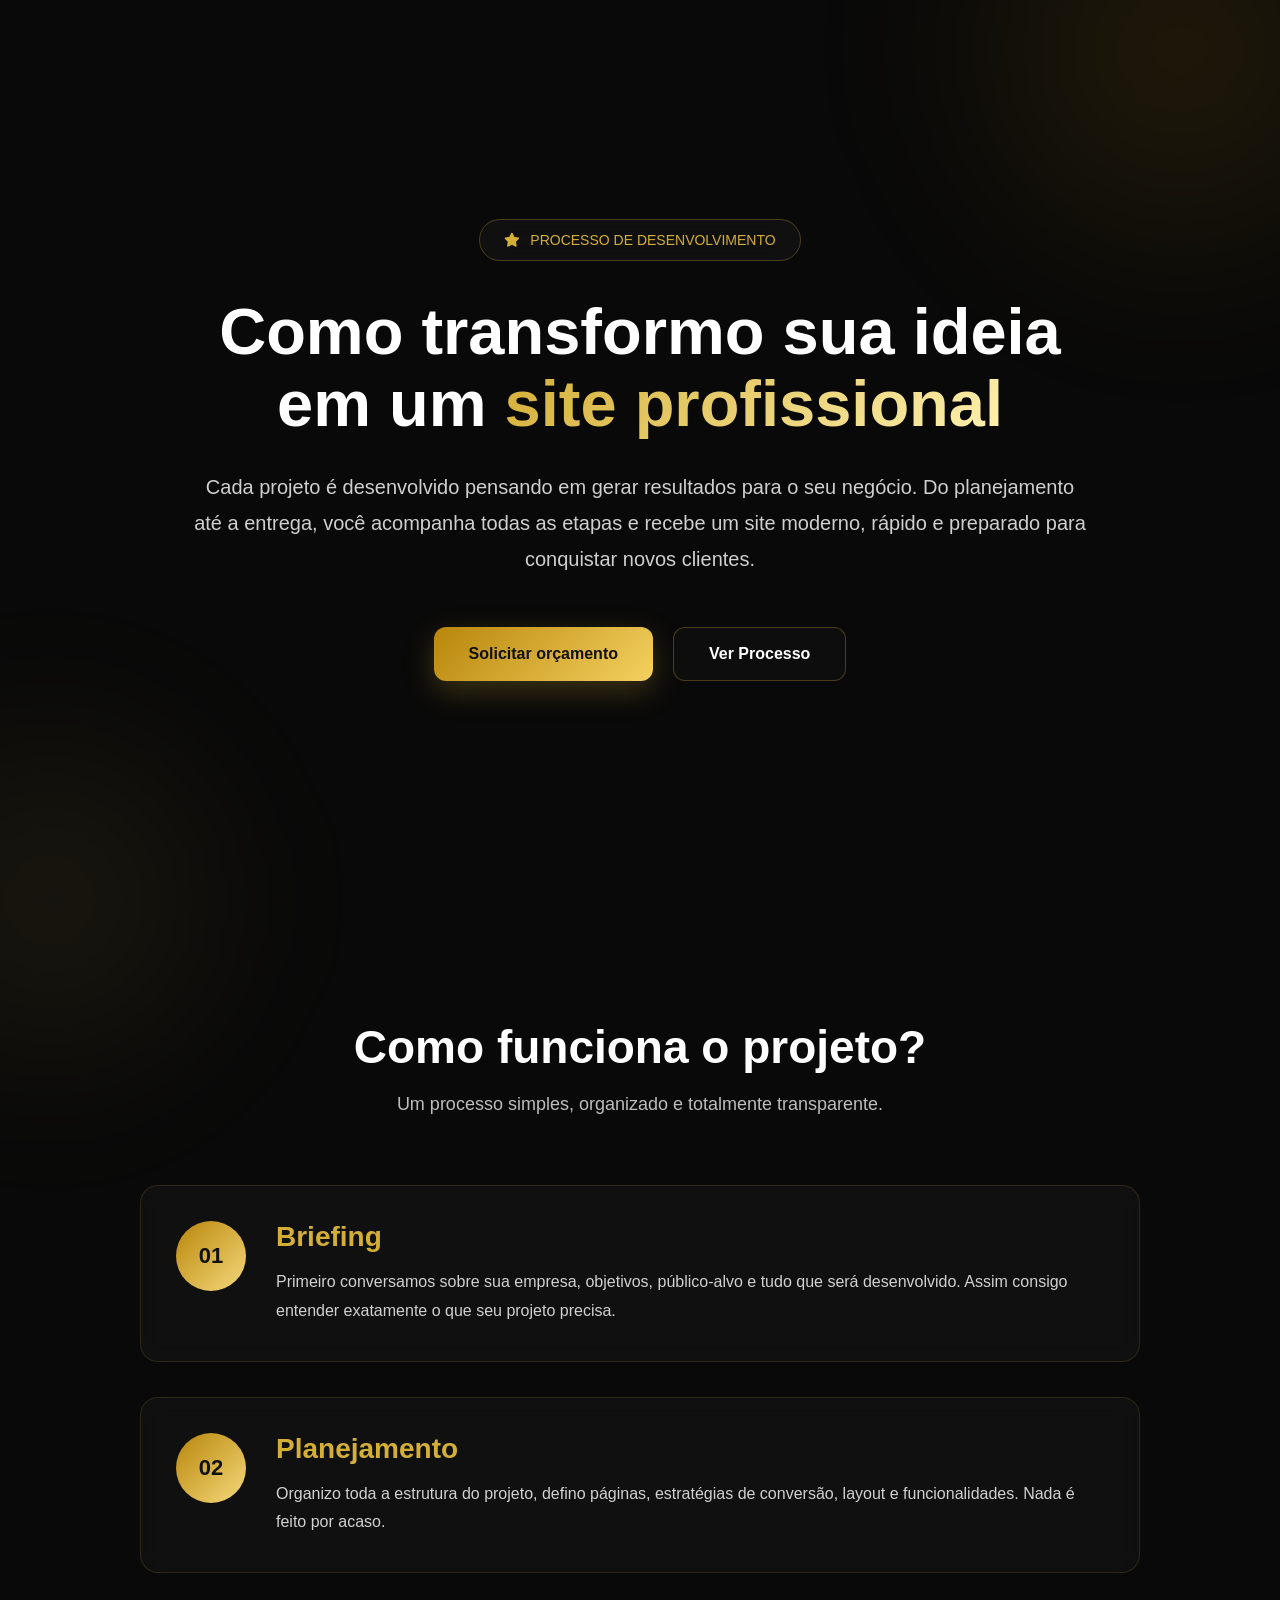
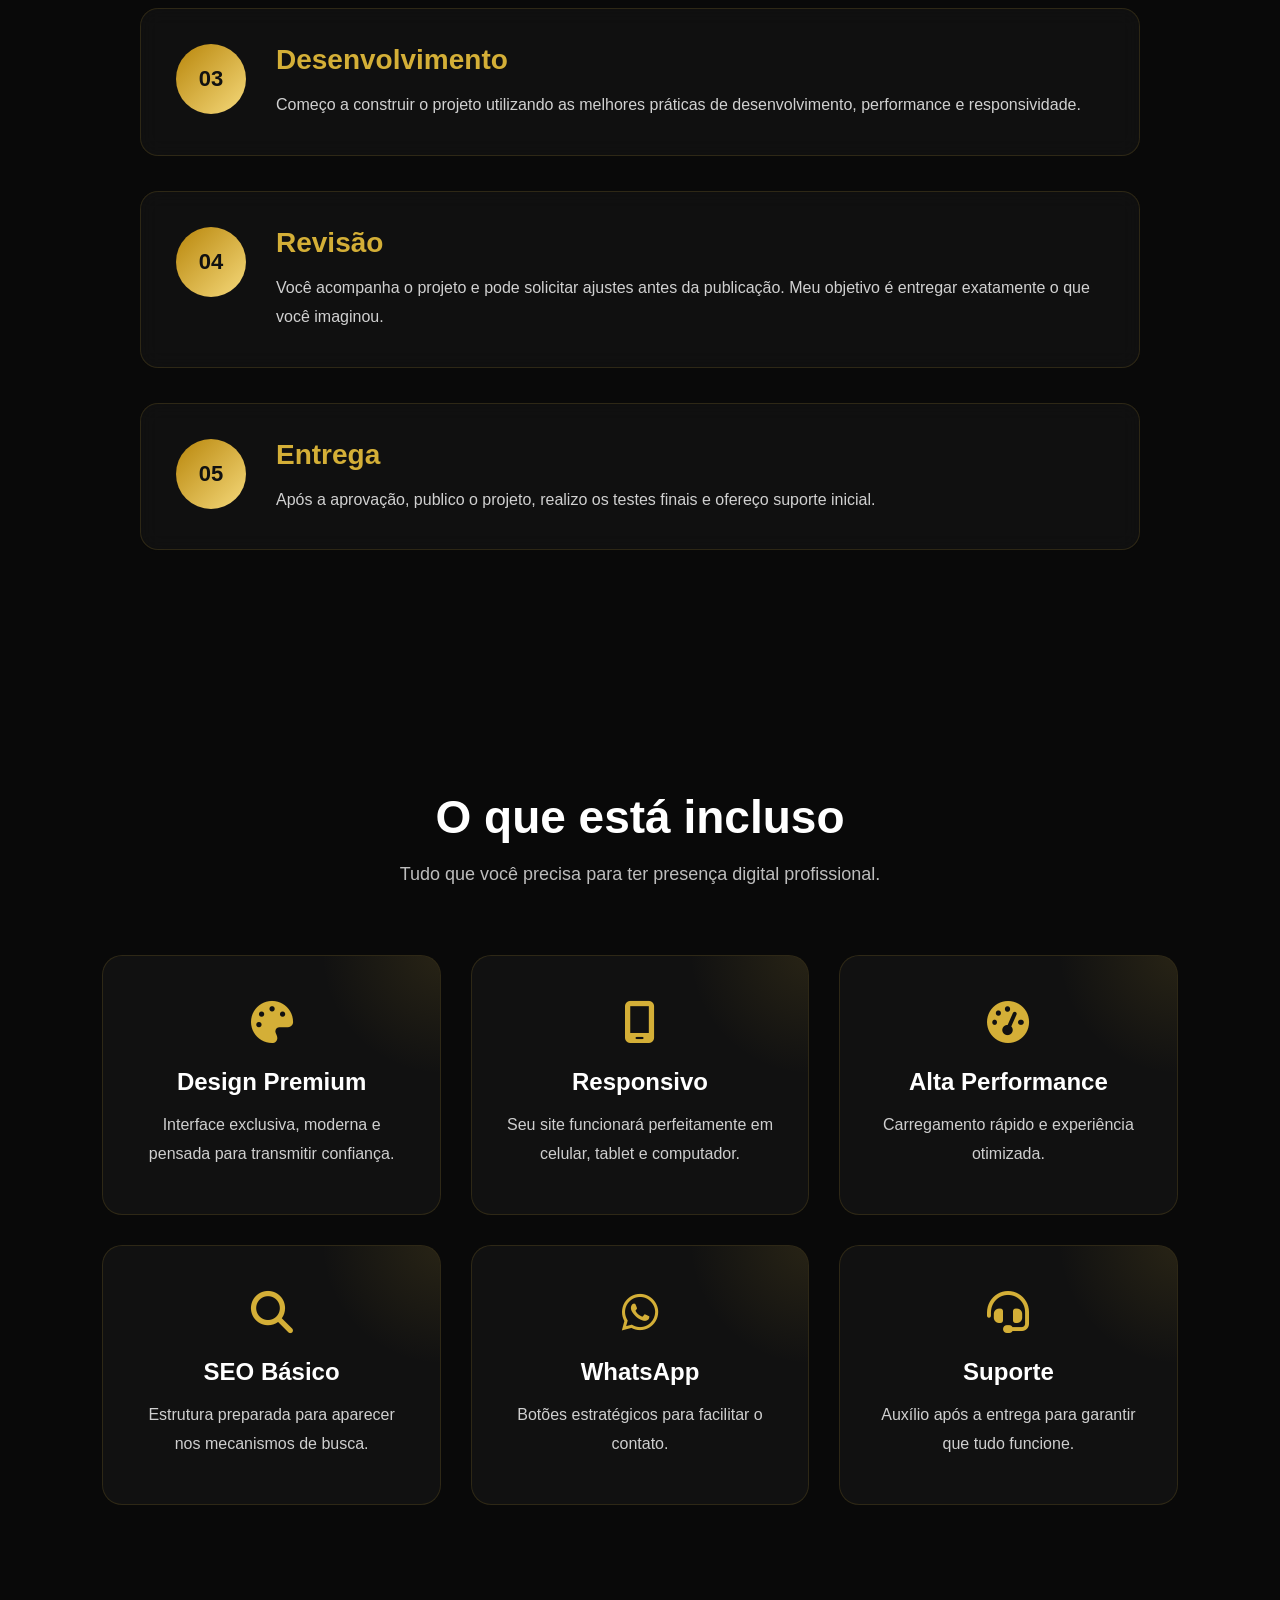
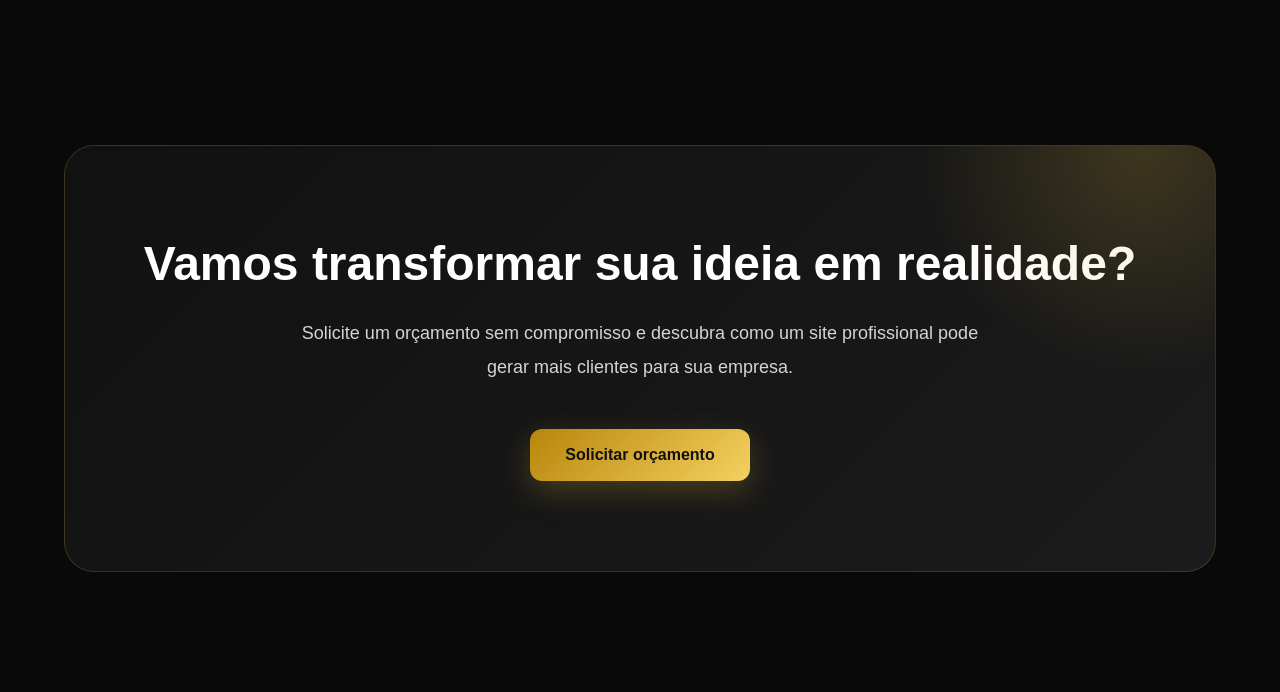
==== como-funciona.html @ 411164fc "primeiro commit" ====
<!DOCTYPE html>
<html lang="pt-BR">

<head>

    <meta charset="UTF-8">
    <meta name="viewport" content="width=device-width, initial-scale=1.0">

    <title>Como Funciona | Saulo Dev</title>

    <link rel="stylesheet" href="como-funciona.css">

    <!-- Ícones -->
    <link rel="stylesheet"
        href="https://cdnjs.cloudflare.com/ajax/libs/font-awesome/6.6.0/css/all.min.css">

</head>

<body>

<!-- ================= HERO ================= -->

<section class="hero">

<div class="hero-content">

<span class="badge">
<i class="fa-solid fa-star"></i>
PROCESSO DE DESENVOLVIMENTO
</span>

<h1>

Como transformo sua ideia em um
<span>site profissional</span>

</h1>

<p>

Cada projeto é desenvolvido pensando em gerar resultados para o seu negócio.
Do planejamento até a entrega, você acompanha todas as etapas e recebe um
site moderno, rápido e preparado para conquistar novos clientes.

</p>

<div class="hero-buttons">

<a href="https://wa.me/5579998365235" target="_blank" class="btn">

Solicitar orçamento

</a>

<a href="#processo" class="btn-secondary">

Ver Processo

</a>

</div>

</div>

</section>

<!-- ================= PROCESSO ================= -->

<section class="process" id="processo">

<div class="section-title">

<h2>Como funciona o projeto?</h2>

<p>

Um processo simples, organizado e totalmente transparente.

</p>

</div>

<div class="timeline">

<!-- ITEM -->

<div class="timeline-item">

<div class="number">

01

</div>

<div class="timeline-content">

<h3>Briefing</h3>

<p>

Primeiro conversamos sobre sua empresa,
objetivos, público-alvo e tudo que será desenvolvido.

Assim consigo entender exatamente o que seu projeto precisa.

</p>

</div>

</div>

<!-- ITEM -->

<div class="timeline-item">

<div class="number">

02

</div>

<div class="timeline-content">

<h3>Planejamento</h3>

<p>

Organizo toda a estrutura do projeto,
defino páginas, estratégias de conversão,
layout e funcionalidades.

Nada é feito por acaso.

</p>

</div>

</div>

<!-- ITEM -->

<div class="timeline-item">

<div class="number">

03

</div>

<div class="timeline-content">

<h3>Desenvolvimento</h3>

<p>

Começo a construir o projeto utilizando
as melhores práticas de desenvolvimento,
performance e responsividade.

</p>

</div>

</div>

<!-- ITEM -->

<div class="timeline-item">

<div class="number">

04

</div>

<div class="timeline-content">

<h3>Revisão</h3>

<p>

Você acompanha o projeto e pode solicitar
ajustes antes da publicação.

Meu objetivo é entregar exatamente
o que você imaginou.

</p>

</div>

</div>

<!-- ITEM -->

<div class="timeline-item">

<div class="number">

05

</div>

<div class="timeline-content">

<h3>Entrega</h3>

<p>

Após a aprovação, publico o projeto,
realizo os testes finais
e ofereço suporte inicial.

</p>

</div>

</div>

</div>

</section>

<!-- ================= O QUE VOCÊ RECEBE ================= -->

<section class="features">

<div class="section-title">

<h2>O que está incluso</h2>

<p>

Tudo que você precisa para ter presença digital profissional.

</p>

</div>

<div class="cards">

<div class="card">

<i class="fa-solid fa-palette"></i>

<h3>Design Premium</h3>

<p>

Interface exclusiva,
moderna e pensada para transmitir confiança.

</p>

</div>

<div class="card">

<i class="fa-solid fa-mobile-screen"></i>

<h3>Responsivo</h3>

<p>

Seu site funcionará perfeitamente
em celular, tablet e computador.

</p>

</div>

<div class="card">

<i class="fa-solid fa-gauge-high"></i>

<h3>Alta Performance</h3>

<p>

Carregamento rápido
e experiência otimizada.

</p>

</div>

<div class="card">

<i class="fa-solid fa-magnifying-glass"></i>

<h3>SEO Básico</h3>

<p>

Estrutura preparada para aparecer
nos mecanismos de busca.

</p>

</div>

<div class="card">

<i class="fa-brands fa-whatsapp"></i>

<h3>WhatsApp</h3>

<p>

Botões estratégicos
para facilitar o contato.

</p>

</div>

<div class="card">

<i class="fa-solid fa-headset"></i>

<h3>Suporte</h3>

<p>

Auxílio após a entrega
para garantir que tudo funcione.

</p>

</div>

</div>

</section>

<!-- ================= CTA ================= -->

<section class="cta">

<h2>

Vamos transformar sua ideia em realidade?

</h2>

<p>

Solicite um orçamento sem compromisso
e descubra como um site profissional
pode gerar mais clientes para sua empresa.

</p>

<a href="https://wa.me/5579998365235"

target="_blank"

class="btn">

Solicitar orçamento

</a>

</section>

<script src="js/como-funciona.js"></script>

</body>

</html>
---- como-funciona.css ----
/* ===========================
   RESET
=========================== */

*{
    margin:0;
    padding:0;
    box-sizing:border-box;
}

html{
    scroll-behavior:smooth;
}

body{

    font-family: "Poppins", sans-serif;

    background:#090909;

    color:#fff;

    overflow-x:hidden;

}

/*==============================
    FUNDO
================================*/

body::before{

content:"";

position:fixed;

width:600px;
height:600px;

background:radial-gradient(circle,#b8860b25,transparent 70%);

top:-250px;
right:-200px;

filter:blur(60px);

z-index:-2;

}

body::after{

content:"";

position:fixed;

width:500px;
height:500px;

background:radial-gradient(circle,#f4d16015,transparent 70%);

bottom:-250px;
left:-200px;

filter:blur(60px);

z-index:-2;

}

/*==============================
 HERO
===============================*/

.hero{

padding:140px 8%;

min-height:100vh;

display:flex;

align-items:center;

justify-content:center;

text-align:center;

}

.hero-content{

max-width:900px;

}

.badge{

display:inline-flex;

align-items:center;

gap:10px;

padding:12px 24px;

border:1px solid rgba(212,175,55,.30);

background:rgba(255,255,255,.03);

border-radius:40px;

color:#d4af37;

font-size:14px;

margin-bottom:35px;

backdrop-filter:blur(15px);

}

.hero h1{

font-size:65px;

line-height:1.1;

margin-bottom:30px;

font-weight:700;

}

.hero h1 span{

background:linear-gradient(135deg,#d4af37,#fff1b0);

-webkit-background-clip:text;

-webkit-text-fill-color:transparent;

}

.hero p{

font-size:20px;

color:#cfcfcf;

line-height:1.8;

margin-bottom:50px;

}

/*==============================
BOTÕES
===============================*/

.hero-buttons{

display:flex;

justify-content:center;

gap:20px;

flex-wrap:wrap;

}

.btn,
.btn-secondary{

padding:17px 35px;

border-radius:12px;

font-weight:600;

text-decoration:none;

transition:.35s;

position:relative;

overflow:hidden;

display:inline-flex;

align-items:center;

justify-content:center;

}

/*==============================
BOTÃO PRINCIPAL
===============================*/

.btn{

background:linear-gradient(135deg,#b8860b,#f4d160);

color:#111;

box-shadow:0 10px 30px rgba(212,175,55,.25);

}

/*==============================
BOTÃO SECUNDÁRIO
===============================*/

.btn-secondary{

border:1px solid rgba(212,175,55,.30);

background:rgba(255,255,255,.02);

color:white;

}

/*==============================
BRILHO
===============================*/

.btn::before,
.btn-secondary::before{

content:"";

position:absolute;

top:0;

left:-120%;

width:60%;

height:100%;

background:linear-gradient(
120deg,
transparent,
rgba(255,255,255,.5),
transparent
);

transform:skewX(-25deg);

}

/*==============================
HOVER
===============================*/

.btn:hover,
.btn-secondary:hover{

background:linear-gradient(135deg,#c89818,#ffd978,#c89818);

transform:translateY(-8px);

box-shadow:

0 18px 40px rgba(212,175,55,.35),

0 0 35px rgba(212,175,55,.18);

animation:flutuar .9s infinite alternate;

color:#111;

}

.btn:hover::before,
.btn-secondary:hover::before{

animation:brilho .7s forwards;

}

.btn:active,
.btn-secondary:active{

transform:scale(.98);

}

@keyframes brilho{

100%{

left:150%;

}

}

@keyframes flutuar{

from{

transform:translateY(-6px);

}

to{

transform:translateY(-12px);

}

}

/*==============================
 TITULOS
===============================*/

.section-title{

text-align:center;

margin-bottom:70px;

}

.section-title h2{

font-size:46px;

margin-bottom:20px;

}

.section-title p{

color:#bdbdbd;

font-size:18px;

}

/*==============================
 PROCESSO
===============================*/

.process{

padding:120px 8%;

}

.timeline{

max-width:1000px;

margin:auto;

display:flex;

flex-direction:column;

gap:35px;

}
/* ==========================================
   TIMELINE
========================================== */

.timeline-item{

    display:flex;
    align-items:flex-start;
    gap:30px;

    padding:35px;

    background:rgba(255,255,255,.03);

    border:1px solid rgba(212,175,55,.15);

    border-radius:18px;

    transition:.35s;

    backdrop-filter:blur(10px);

}

.timeline-item:hover{

    transform:translateY(-8px);

    border-color:#d4af37;

    box-shadow:
    0 15px 40px rgba(212,175,55,.15),
    0 0 25px rgba(212,175,55,.08);

}

.number{

    min-width:70px;
    width:70px;
    height:70px;

    border-radius:50%;

    background:linear-gradient(135deg,#b8860b,#f5d97b);

    display:flex;
    align-items:center;
    justify-content:center;

    color:#111;

    font-size:22px;

    font-weight:bold;

}

.timeline-content h3{

    font-size:28px;

    margin-bottom:15px;

    color:#d4af37;

}

.timeline-content p{

    color:#d1d1d1;

    line-height:1.8;

}

/* ==========================================
   CARDS
========================================== */

.features{

    padding:120px 8%;

}

.cards{

    display:grid;

    grid-template-columns:repeat(auto-fit,minmax(280px,1fr));

    gap:30px;

}

.card{

    background:#111;

    border:1px solid rgba(212,175,55,.15);

    border-radius:20px;

    padding:45px 35px;

    text-align:center;

    transition:.35s;

    position:relative;

    overflow:hidden;

}

.card::before{

    content:"";

    position:absolute;

    width:250px;
    height:250px;

    background:radial-gradient(circle,
    rgba(212,175,55,.12),
    transparent 70%);

    top:-130px;
    right:-130px;

    transition:.4s;

}

.card:hover{

    transform:translateY(-12px);

    border-color:#d4af37;

    box-shadow:
    0 20px 45px rgba(212,175,55,.18);

}

.card:hover::before{

    transform:scale(1.3);

}

.card i{

    font-size:42px;

    color:#d4af37;

    margin-bottom:25px;

}

.card h3{

    font-size:24px;

    margin-bottom:15px;

}

.card p{

    color:#cfcfcf;

    line-height:1.8;

}

/* ==========================================
   CTA
========================================== */

.cta{

    margin:120px auto;

    width:90%;
    max-width:1200px;

    padding:90px 60px;

    border-radius:30px;

    background:linear-gradient(
        135deg,
        #111,
        #1b1b1b
    );

    border:1px solid rgba(212,175,55,.20);

    text-align:center;

    position:relative;

    overflow:hidden;

}

.cta::before{

    content:"";

    position:absolute;

    width:450px;
    height:450px;

    background:radial-gradient(circle,
    rgba(212,175,55,.20),
    transparent 70%);

    top:-220px;
    right:-150px;

}

.cta h2{

    font-size:48px;

    margin-bottom:25px;

}

.cta p{

    max-width:700px;

    margin:auto;

    color:#d4d4d4;

    line-height:1.9;

    font-size:18px;

    margin-bottom:45px;

}

/* ==========================================
   RESPONSIVO
========================================== */

@media(max-width:991px){

.hero{

padding-top:120px;

}

.hero h1{

font-size:48px;

}

.hero p{

font-size:18px;

}

.timeline-item{

flex-direction:column;

align-items:center;

text-align:center;

}

.number{

margin-bottom:20px;

}

.section-title h2{

font-size:36px;

}

.cta h2{

font-size:36px;

}

}

@media(max-width:768px){

.hero{

padding:120px 25px;

}

.hero h1{

font-size:38px;

}

.hero-buttons{

flex-direction:column;

}

.btn,
.btn-secondary{

width:100%;

}

.timeline-item{

padding:25px;

}

.card{

padding:35px 25px;

}

.cta{

padding:60px 30px;

}

.cta h2{

font-size:30px;

}

}

@media(max-width:480px){

.hero h1{

font-size:30px;

}

.hero p{

font-size:16px;

}

.section-title h2{

font-size:30px;

}

.timeline-content h3{

font-size:22px;

}

}
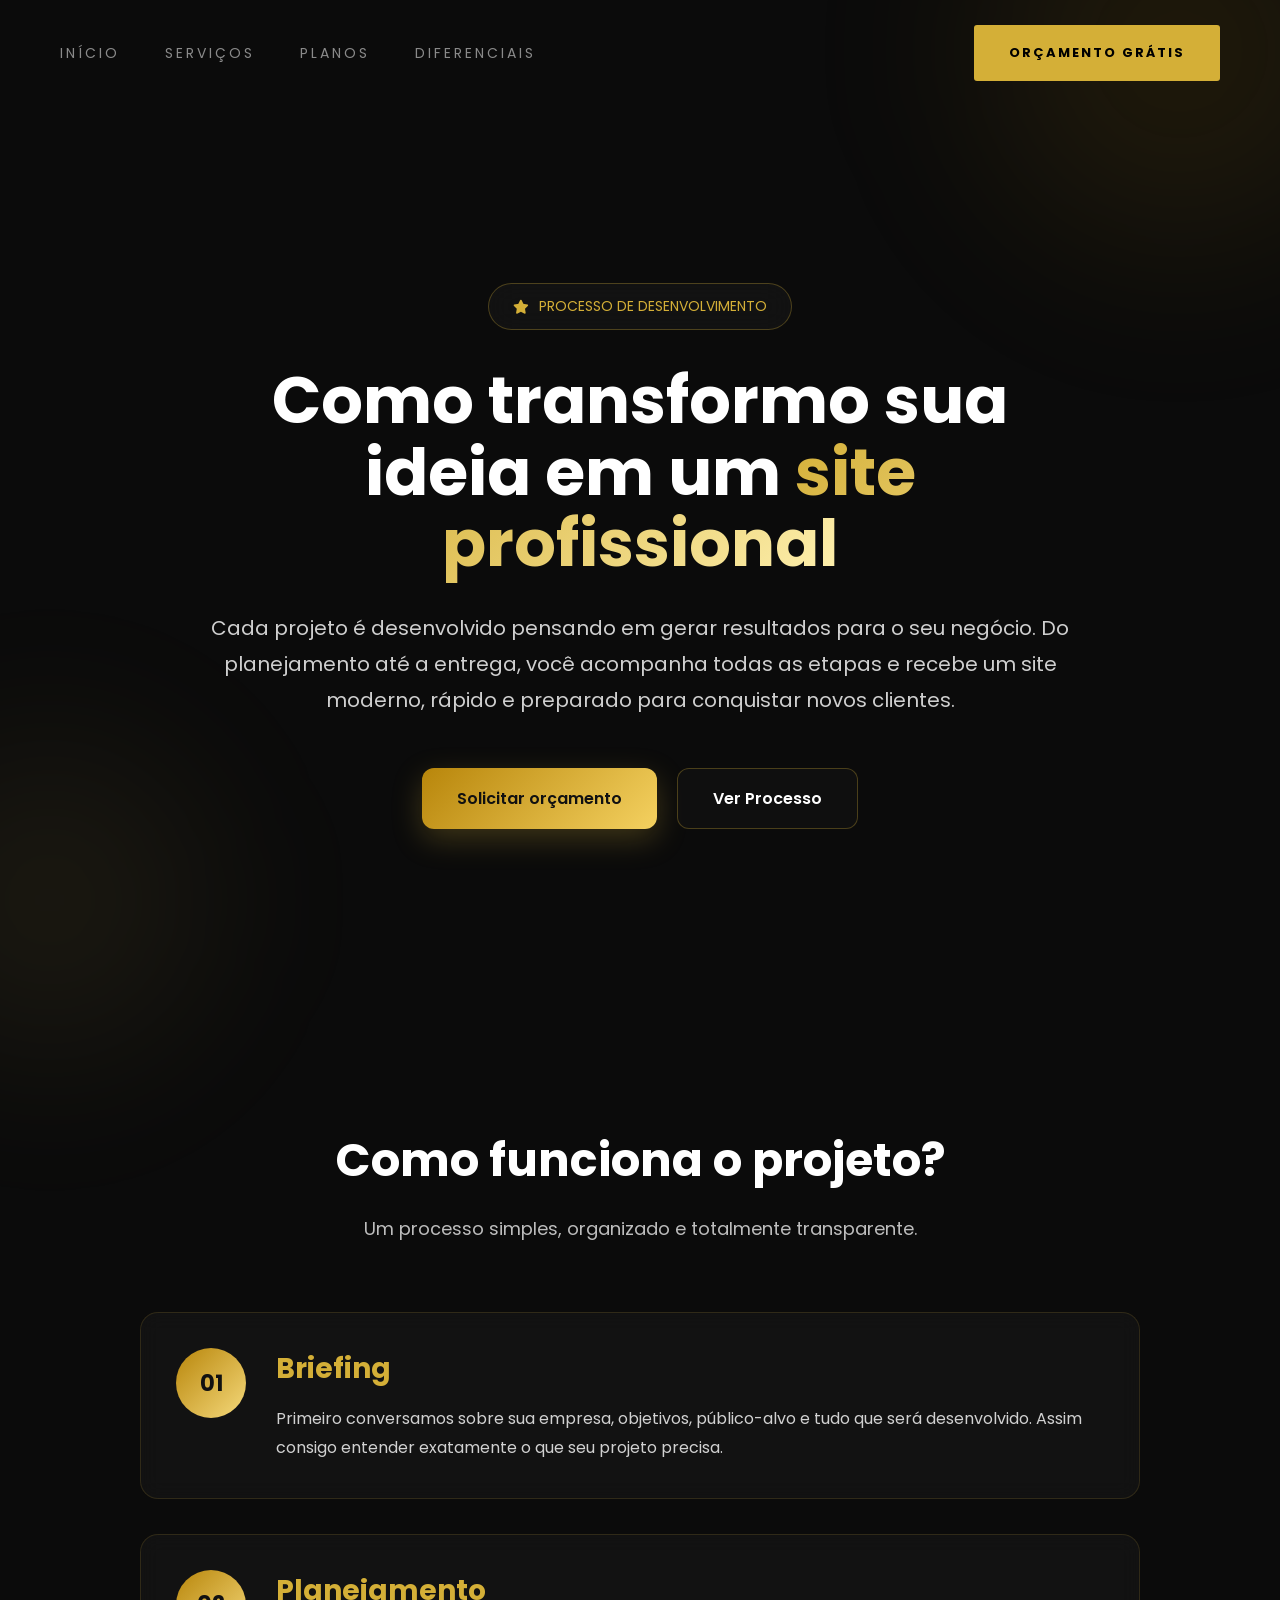
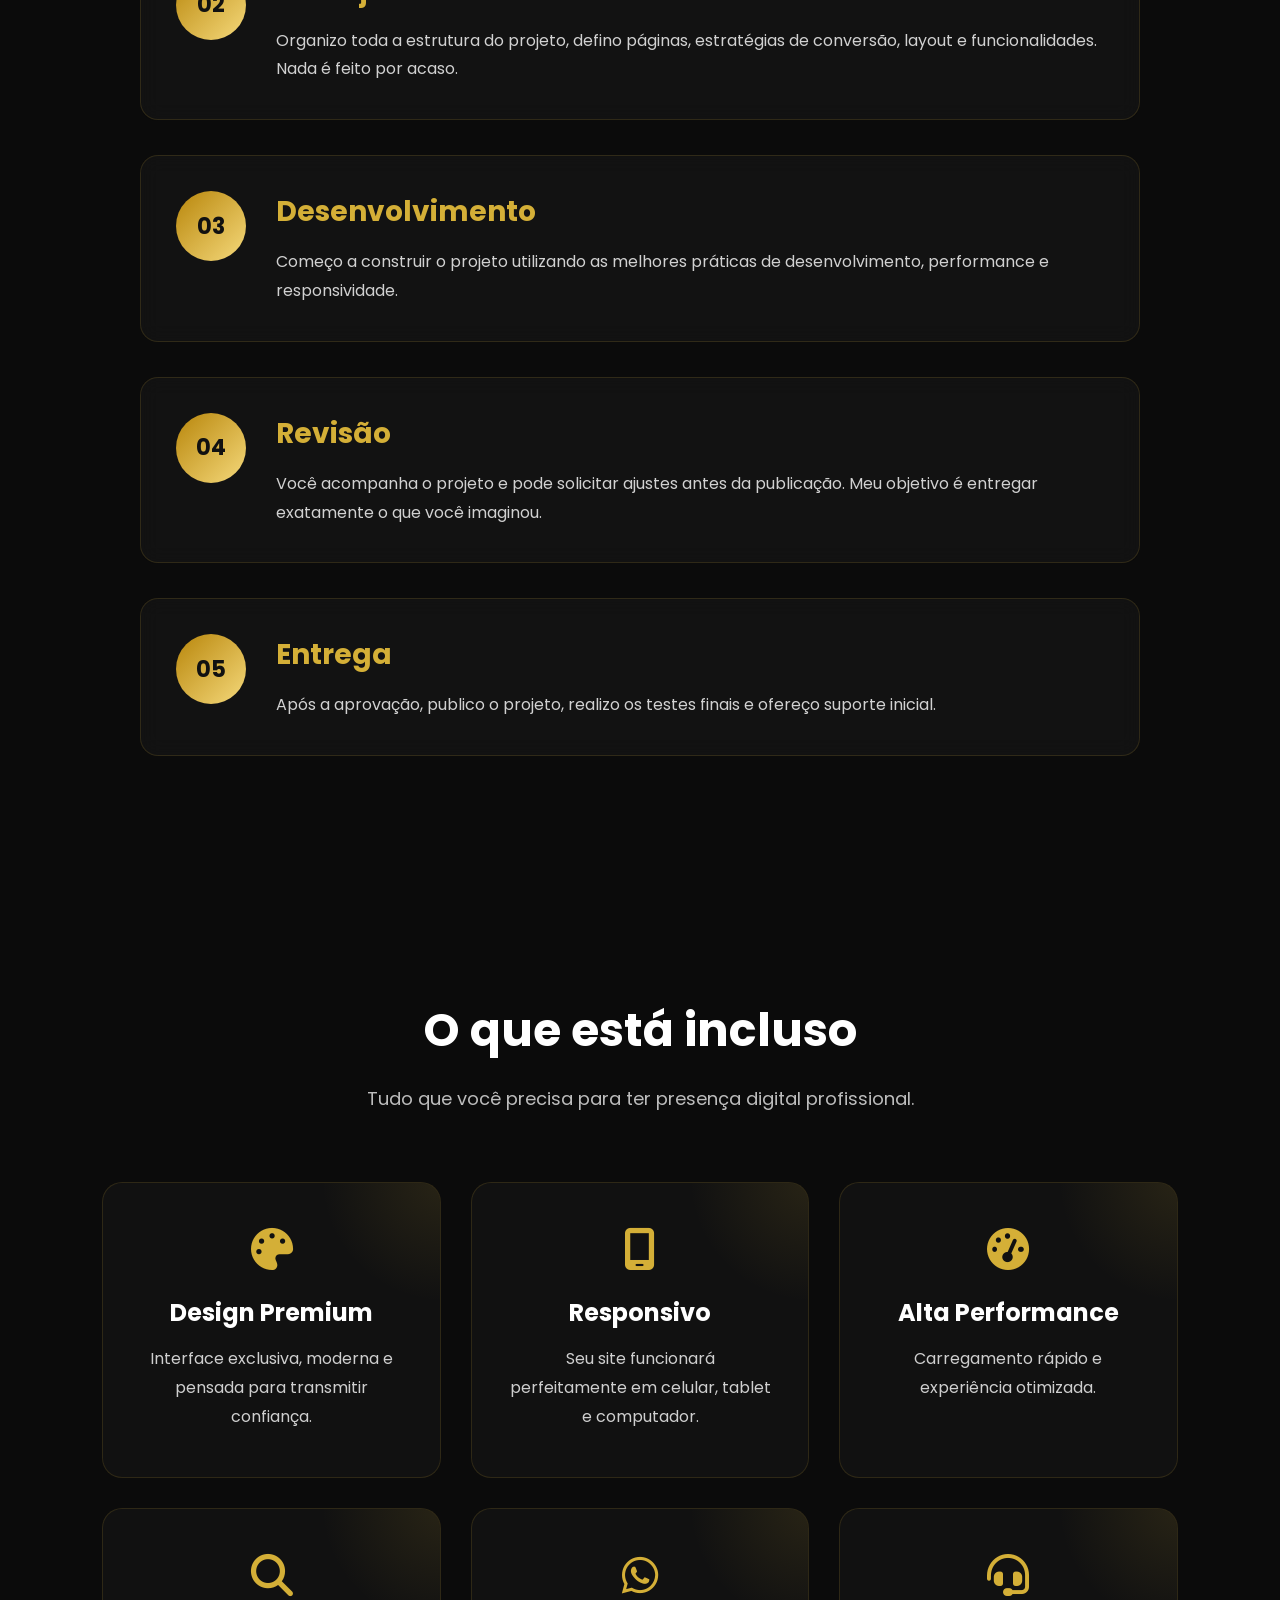
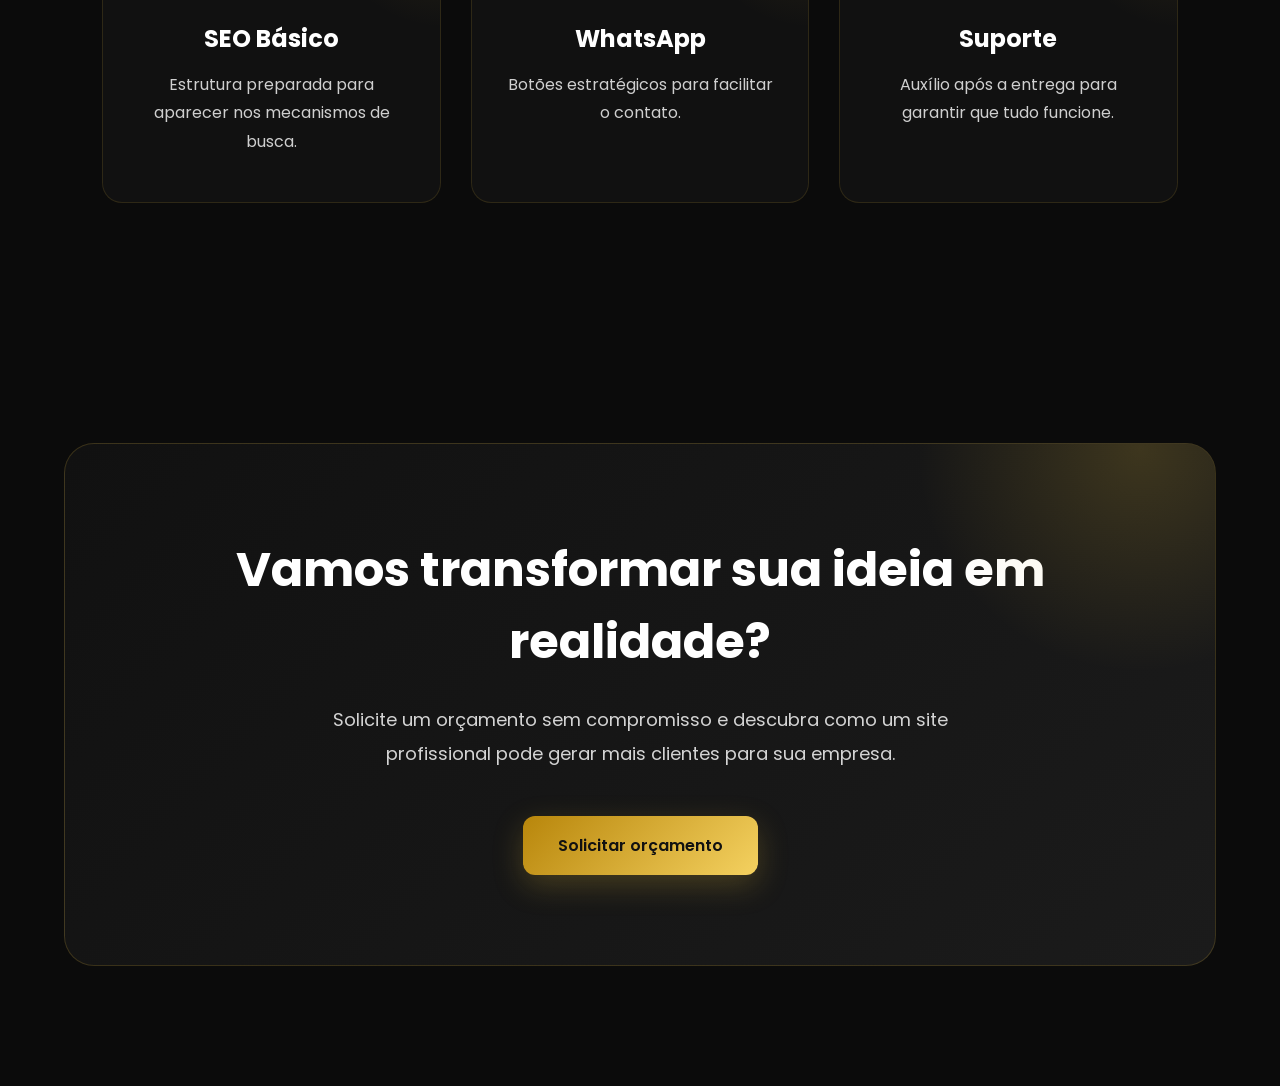
==== commit d1d320ae: "Melhora estrutura, credibilidade e SEO do site Co-Authored-By: Claude Sonnet 5 <noreply@anthropic.co" ====
--- a/como-funciona.html
+++ b/como-funciona.html
@@ -6,9 +6,11 @@
     <meta charset="UTF-8">
     <meta name="viewport" content="width=device-width, initial-scale=1.0">
 
-    <title>Como Funciona | Saulo Dev</title>
+    <title>Como Funciona | NunesWebStudio</title>
+    <meta name="description" content="Entenda o processo de desenvolvimento da NunesWebStudio: briefing, planejamento, desenvolvimento, revisão e entrega do seu projeto.">
 
     <link rel="stylesheet" href="como-funciona.css">
+    <link href="https://fonts.googleapis.com/css2?family=Poppins:wght@300;500;700&display=swap" rel="stylesheet">
 
     <!-- Ícones -->
     <link rel="stylesheet"
@@ -17,6 +19,21 @@
 </head>
 
 <body>
+
+<!-- ================= HEADER ================= -->
+
+<header class="header">
+
+  <nav class="nav">
+    <a href="index.html">INÍCIO</a>
+    <a href="index.html#services">SERVIÇOS</a>
+    <a href="index.html#pricing">PLANOS</a>
+    <a href="index.html#diferenciais">DIFERENCIAIS</a>
+  </nav>
+
+  <a href="https://wa.me/5579998365235" target="_blank" rel="noopener" class="btn-header">ORÇAMENTO GRÁTIS</a>
+
+</header>
 
 <!-- ================= HERO ================= -->
 
@@ -363,8 +380,6 @@
 
 </section>
 
-<script src="js/como-funciona.js"></script>
-
 </body>
 
 </html>
--- a/como-funciona.css
+++ b/como-funciona.css
@@ -16,11 +16,83 @@
 
     font-family: "Poppins", sans-serif;
 
-    background:#090909;
+    background:#0b0b0b;
 
     color:#fff;
 
     overflow-x:hidden;
+
+}
+
+/*==============================
+    HEADER
+================================*/
+
+.header{
+    width: 100%;
+    display: flex;
+    align-items: center;
+    justify-content: space-between;
+    padding: 25px 60px;
+    background: transparent;
+    position: relative;
+    z-index: 2;
+}
+
+.nav{
+    display: flex;
+    gap: 45px;
+    flex: 1;
+}
+
+.nav a{
+    color: #8a8a8a;
+    text-decoration: none;
+    font-size: 14px;
+    letter-spacing: 3px;
+    transition: 0.3s;
+}
+
+.nav a:hover{
+    color: white;
+}
+
+.btn-header{
+    display: inline-flex;
+    align-items: center;
+    justify-content: center;
+
+    background: #d4af37;
+    color: #000;
+    text-decoration: none;
+    padding: 18px 35px;
+    border-radius: 3px;
+    font-weight: bold;
+    font-size: 13px;
+    letter-spacing: 2px;
+    transition: 0.3s;
+}
+
+.btn-header:hover{
+    transform: translateY(-3px);
+    box-shadow:
+        0 0 15px rgba(212,175,55,.45),
+        0 0 35px rgba(212,175,55,.25);
+}
+
+@media(max-width:768px){
+
+    .header{
+        flex-direction: column;
+        gap: 20px;
+        padding: 20px;
+    }
+
+    .nav{
+        gap: 20px;
+        flex-wrap: wrap;
+        justify-content: center;
+    }
 
 }
 
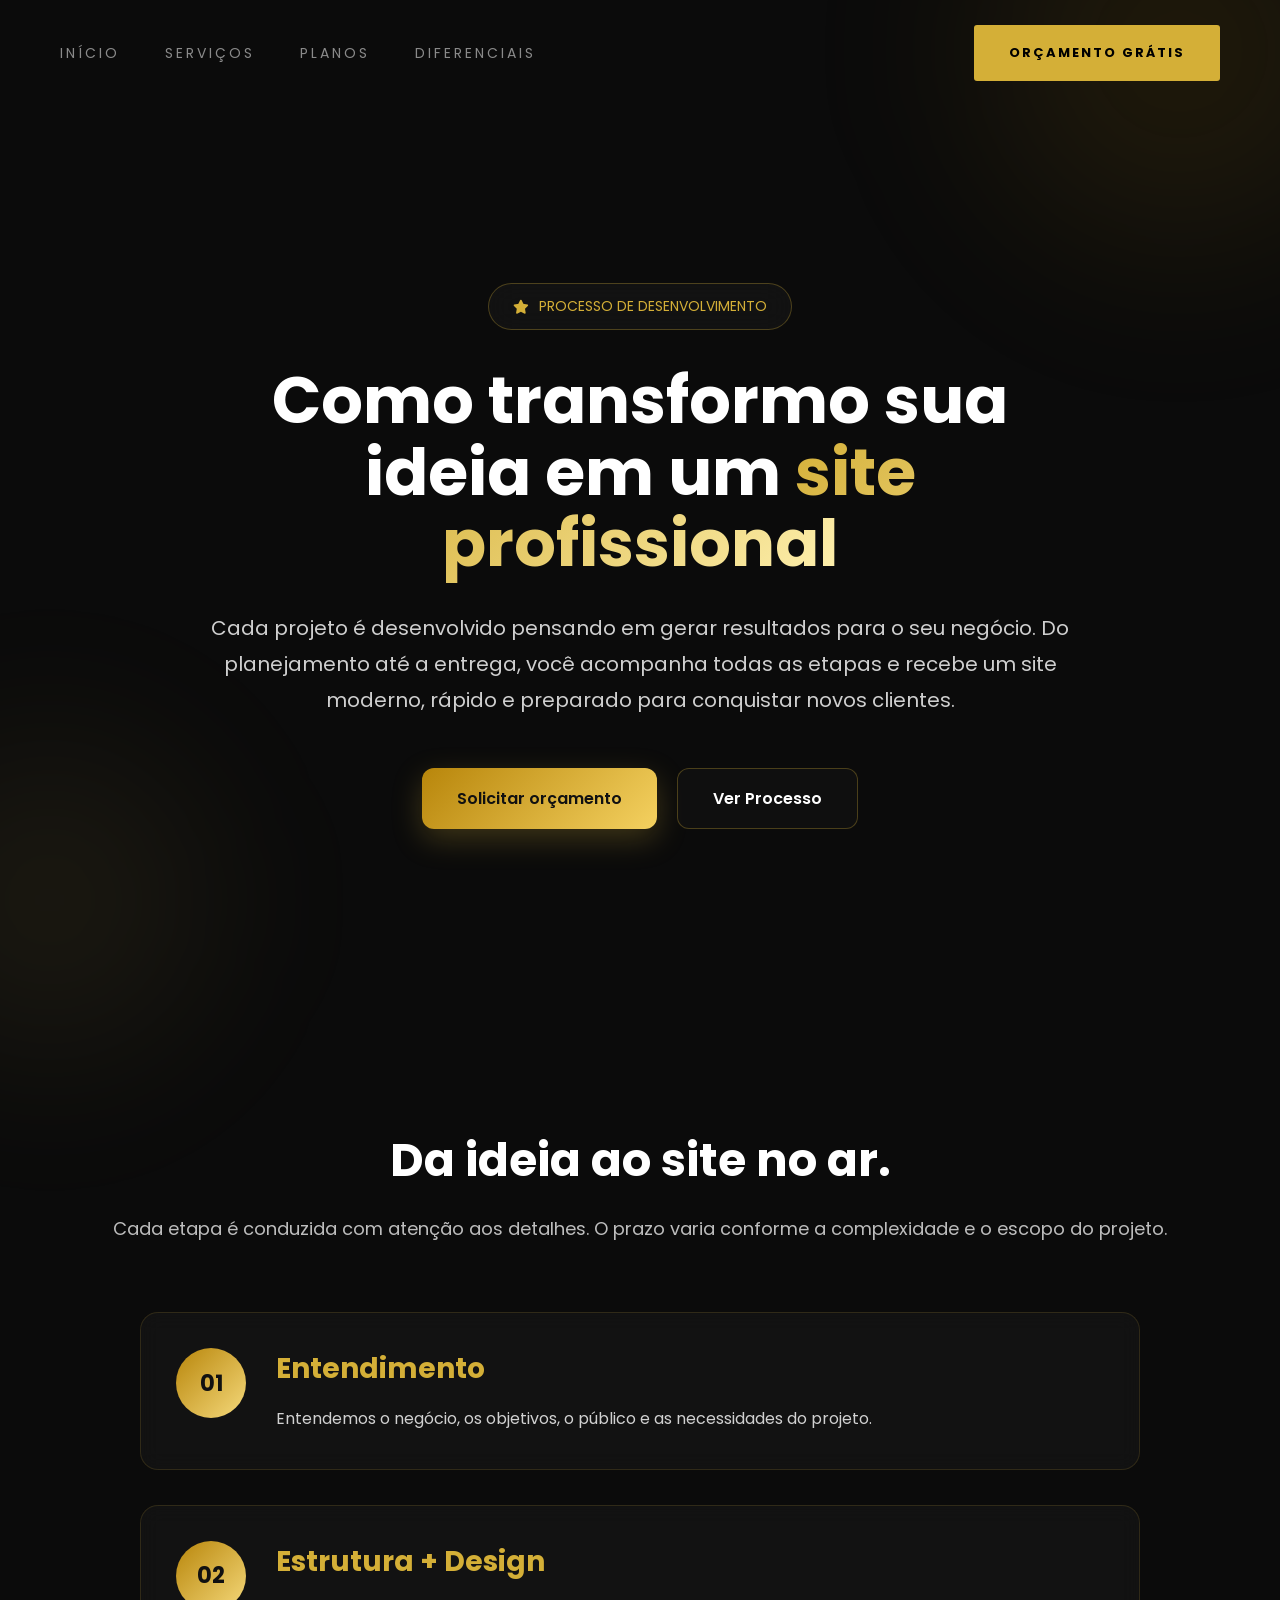
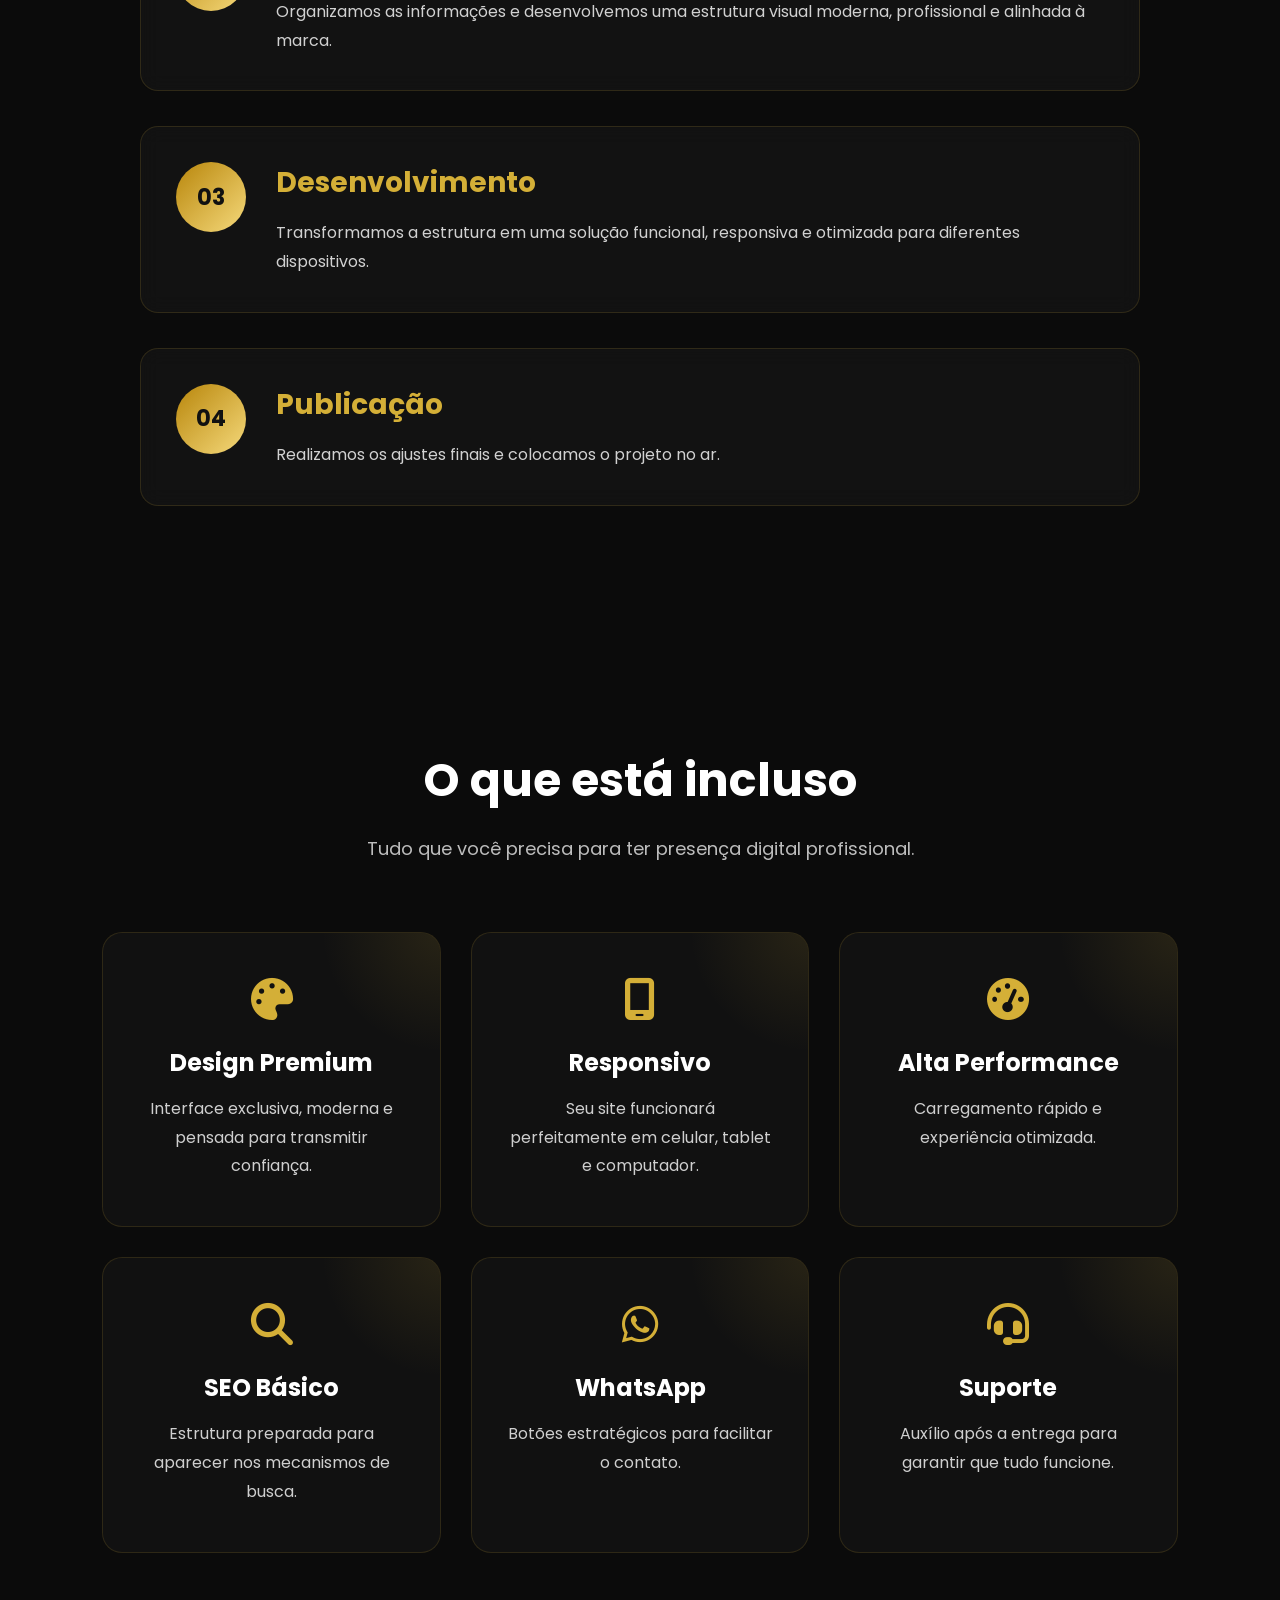
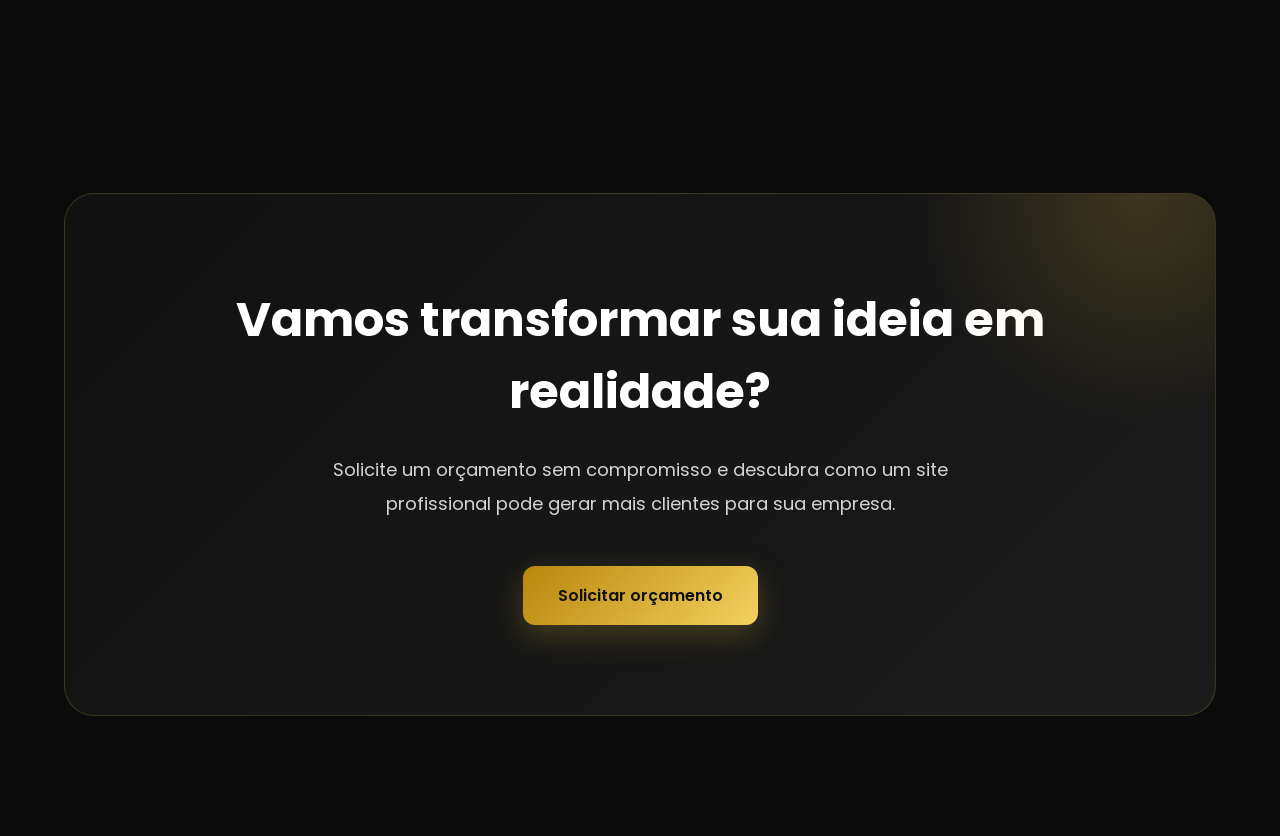
==== commit b9307f7a: "Finaliza projeto NunesWebStudio Co-Authored-By: Claude Opus 5.5 <noreply@anthropic.com>" ====
--- a/como-funciona.html
+++ b/como-funciona.html
@@ -7,7 +7,7 @@
     <meta name="viewport" content="width=device-width, initial-scale=1.0">
 
     <title>Como Funciona | NunesWebStudio</title>
-    <meta name="description" content="Entenda o processo de desenvolvimento da NunesWebStudio: briefing, planejamento, desenvolvimento, revisão e entrega do seu projeto.">
+    <meta name="description" content="Entenda o processo de desenvolvimento da NunesWebStudio: entendimento, estrutura e design, desenvolvimento e publicação do seu projeto.">
 
     <link rel="stylesheet" href="como-funciona.css">
     <link href="https://fonts.googleapis.com/css2?family=Poppins:wght@300;500;700&display=swap" rel="stylesheet">
@@ -87,11 +87,11 @@
 
 <div class="section-title">
 
-<h2>Como funciona o projeto?</h2>
-
-<p>
-
-Um processo simples, organizado e totalmente transparente.
+<h2>Da ideia ao site no ar.</h2>
+
+<p>
+
+Cada etapa é conduzida com atenção aos detalhes. O prazo varia conforme a complexidade e o escopo do projeto.
 
 </p>
 
@@ -111,14 +111,11 @@
 
 <div class="timeline-content">
 
-<h3>Briefing</h3>
-
-<p>
-
-Primeiro conversamos sobre sua empresa,
-objetivos, público-alvo e tudo que será desenvolvido.
-
-Assim consigo entender exatamente o que seu projeto precisa.
+<h3>Entendimento</h3>
+
+<p>
+
+Entendemos o negócio, os objetivos, o público e as necessidades do projeto.
 
 </p>
 
@@ -138,15 +135,11 @@
 
 <div class="timeline-content">
 
-<h3>Planejamento</h3>
-
-<p>
-
-Organizo toda a estrutura do projeto,
-defino páginas, estratégias de conversão,
-layout e funcionalidades.
-
-Nada é feito por acaso.
+<h3>Estrutura + Design</h3>
+
+<p>
+
+Organizamos as informações e desenvolvemos uma estrutura visual moderna, profissional e alinhada à marca.
 
 </p>
 
@@ -170,9 +163,7 @@
 
 <p>
 
-Começo a construir o projeto utilizando
-as melhores práticas de desenvolvimento,
-performance e responsividade.
+Transformamos a estrutura em uma solução funcional, responsiva e otimizada para diferentes dispositivos.
 
 </p>
 
@@ -192,41 +183,11 @@
 
 <div class="timeline-content">
 
-<h3>Revisão</h3>
-
-<p>
-
-Você acompanha o projeto e pode solicitar
-ajustes antes da publicação.
-
-Meu objetivo é entregar exatamente
-o que você imaginou.
-
-</p>
-
-</div>
-
-</div>
-
-<!-- ITEM -->
-
-<div class="timeline-item">
-
-<div class="number">
-
-05
-
-</div>
-
-<div class="timeline-content">
-
-<h3>Entrega</h3>
-
-<p>
-
-Após a aprovação, publico o projeto,
-realizo os testes finais
-e ofereço suporte inicial.
+<h3>Publicação</h3>
+
+<p>
+
+Realizamos os ajustes finais e colocamos o projeto no ar.
 
 </p>
 
